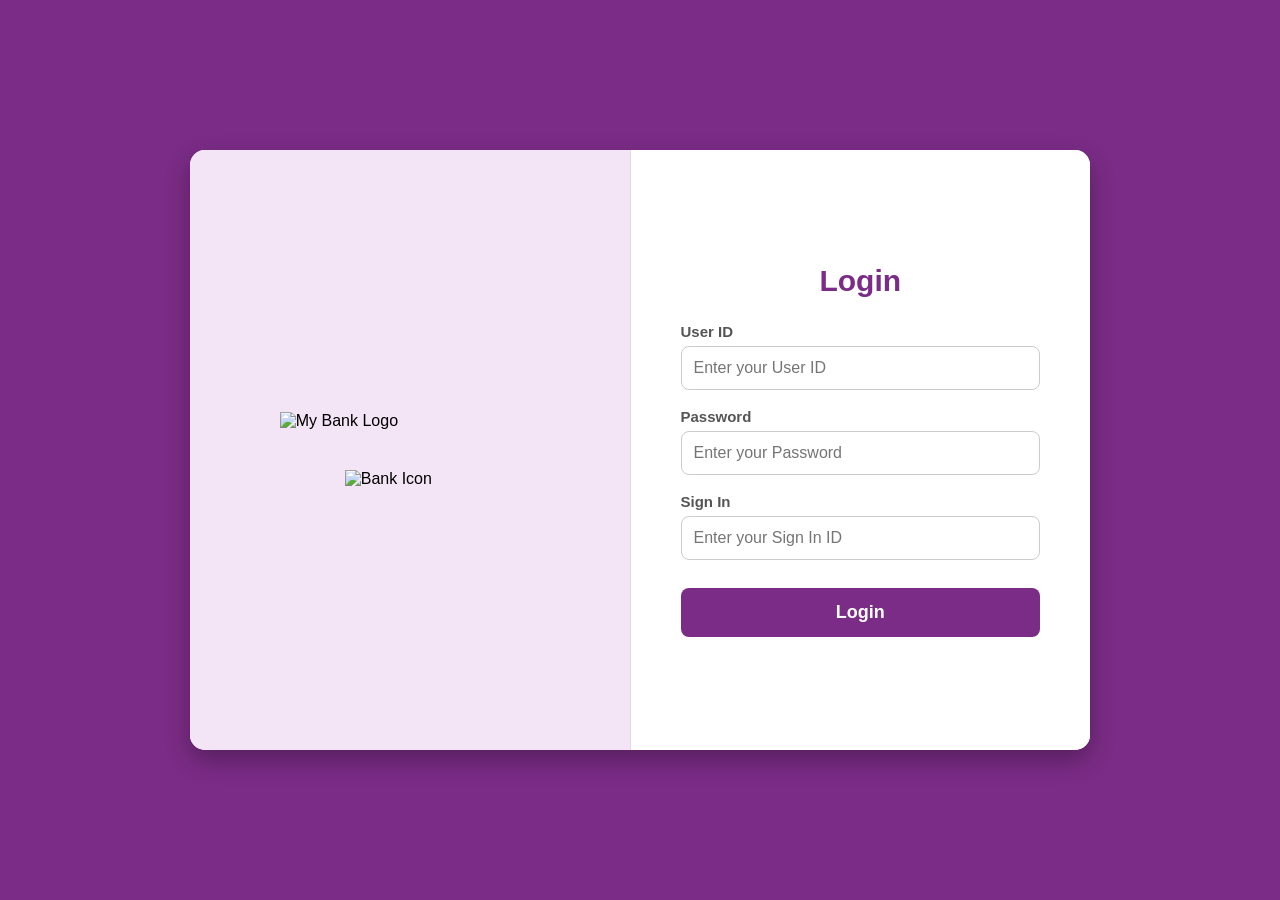
==== index.html @ 89d77f09 "qqq" ====
<!DOCTYPE html>
<html lang="en">
<head>
    <meta charset="UTF-8">
    <meta name="viewport" content="width=device-width, initial-scale=1.0">
    <title>My Bank - Login</title>
    <link rel="stylesheet" href="style.css">
</head>
<body>

    <div class="login-container">
        
        <!-- Left Side: Logos -->
        <div class="left-side">
            <!-- Unga first image (Text Logo) -->
            <img src="images/mybank-text.png" alt="My Bank Logo" class="text-logo">
            
            <!-- Unga second image (Bank Icon) -->
            <img src="images/mybank-icon.png" alt="Bank Icon" class="bank-icon">
        </div>

        <!-- Right Side: Login Form -->
        <div class="right-side">
            <h2>Login</h2>
            <form>
                <!-- User ID Field -->
                <div class="input-group">
                    <label for="userid">User ID</label>
                    <input type="text" id="userid" placeholder="Enter your User ID" required>
                </div>
                
                <!-- Password Field -->
                <div class="input-group">
                    <label for="password">Password</label>
                    <input type="password" id="password" placeholder="Enter your Password" required>
                </div>

                <!-- Sign In Field (Neenga kekurathu) -->
                <div class="input-group">
                    <label for="signin">Sign In</label>
                    <input type="text" id="signin" placeholder="Enter your Sign In ID" required>
                </div>

                <!-- Login Button -->
                <button type="submit" class="login-btn">Login</button>
            </form>
        </div>

    </div>

</body>
</html>
---- style.css ----
/* Global Reset */
* {
    margin: 0;
    padding: 0;
    box-sizing: border-box;
    font-family: 'Segoe UI', Tahoma, Geneva, Verdana, sans-serif;
}

body {
    background-color: #7b2c86; /* Purple Background */
    height: 100vh;
    display: flex;
    justify-content: center;
    align-items: center;
}

/* Main Container */
.login-container {
    display: flex;
    width: 900px;
    height: 600px; /* Height konjam kooti iruken */
    background-color: white;
    border-radius: 15px;
    box-shadow: 0 10px 25px rgba(0, 0, 0, 0.3);
    overflow: hidden;
}

/* =========================================
   LEFT SIDE (Logo & Icon Section)
   ========================================= */
.left-side {
    flex: 1;
    background-color: #f3e5f5; /* Light purple background */
    display: flex;
    flex-direction: column; /* Vertical-a varum */
    justify-content: center; /* Center la set aagum */
    align-items: center;
    
    /* ⭐ Mukkiyam: Icon kum Text kum naduvula Gap (Space) */
    gap: 40px; 
    
    padding: 40px;
    border-right: 1px solid #ddd;
}

.left-side img {
    max-width: 100%;
    height: auto;
}

/* Text Logo (MY BANK) Size */
.text-logo {
    width: 260px; 
}

/* Bank Icon Size */
.bank-icon {
    width: 130px;
}

/* =========================================
   RIGHT SIDE (Login Form Section)
   ========================================= */
.right-side {
    flex: 1;
    display: flex;
    flex-direction: column;
    justify-content: center;
    padding: 50px;
    background-color: white;
}

.right-side h2 {
    color: #7b2c86;
    margin-bottom: 25px;
    text-align: center;
    font-size: 30px;
}

/* Input Fields */
.input-group {
    margin-bottom: 18px; /* Fields kum naduvula space */
}

.input-group label {
    display: block;
    margin-bottom: 6px;
    color: #555;
    font-weight: 600;
    font-size: 15px;
}

.input-group input {
    width: 100%;
    padding: 12px;
    border: 1px solid #ccc;
    border-radius: 8px;
    font-size: 16px;
    transition: 0.3s;
}

.input-group input:focus {
    border-color: #7b2c86;
    outline: none;
    box-shadow: 0 0 5px rgba(123, 44, 134, 0.3);
}

/* Login Button */
.login-btn {
    width: 100%;
    padding: 14px;
    background-color: #7b2c86;
    color: white;
    border: none;
    border-radius: 8px;
    font-size: 18px;
    font-weight: bold;
    cursor: pointer;
    transition: 0.3s;
    margin-top: 10px;
}

.login-btn:hover {
    background-color: #5e1f66;
}
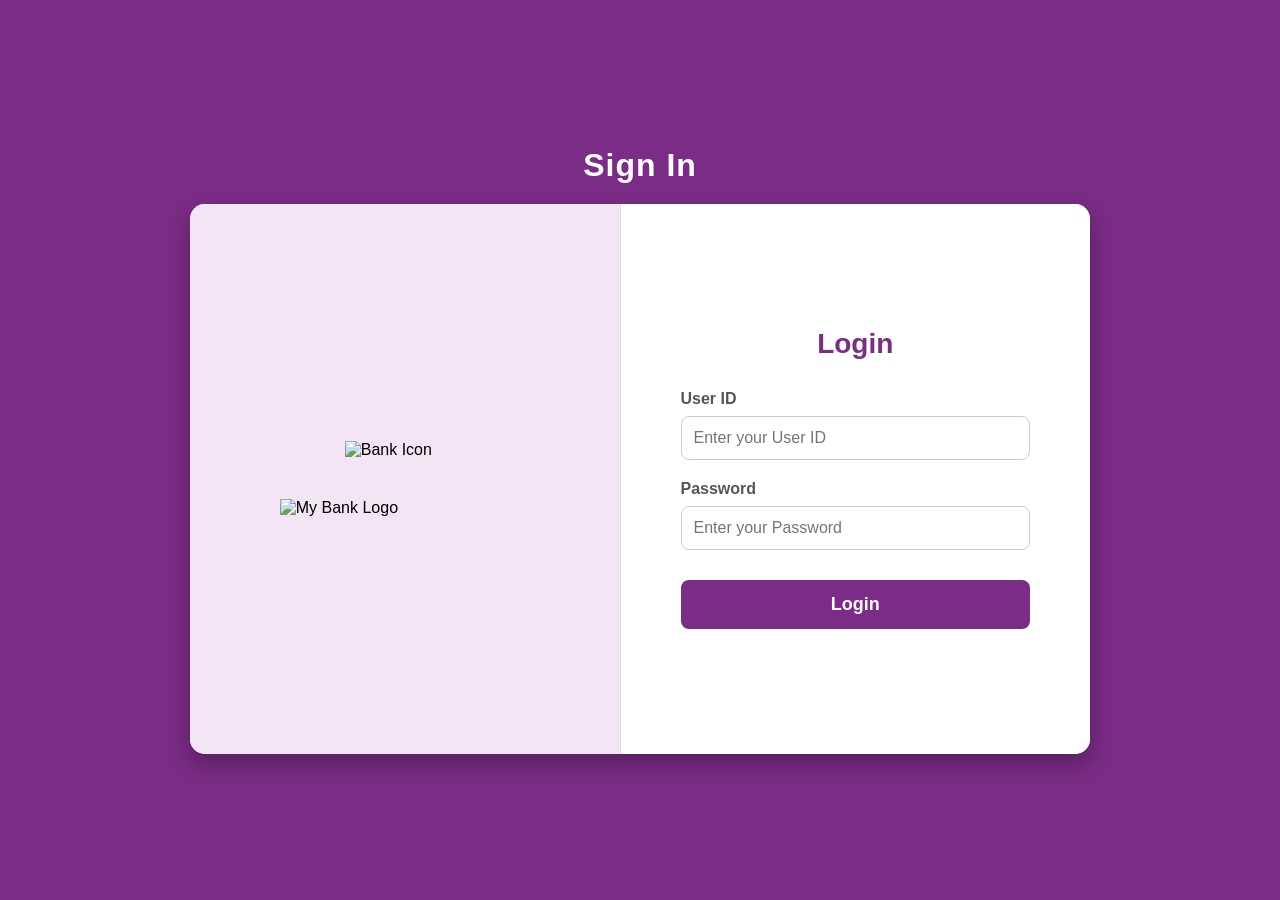
==== commit 114dbbf5: "commit" ====
--- a/index.html
+++ b/index.html
@@ -3,45 +3,39 @@
 <head>
     <meta charset="UTF-8">
     <meta name="viewport" content="width=device-width, initial-scale=1.0">
-    <title>My Bank - Login</title>
+    <title>My Bank - Sign In</title>
+    <!-- CSS file ah link panrom -->
     <link rel="stylesheet" href="style.css">
 </head>
 <body>
+
+    <!-- Mela "Sign In" Heading -->
+    <h1 class="page-title">Sign In</h1>
 
     <div class="login-container">
         
         <!-- Left Side: Logos -->
         <div class="left-side">
-            <!-- Unga first image (Text Logo) -->
+            <!-- Unga rendu image-um inga podunga -->
+            <!-- Gap varanum na, images-ku separate class kuduthuruken -->
+            <img src="images/mybank-icon.png" alt="Bank Icon" class="bank-icon">
             <img src="images/mybank-text.png" alt="My Bank Logo" class="text-logo">
-            
-            <!-- Unga second image (Bank Icon) -->
-            <img src="images/mybank-icon.png" alt="Bank Icon" class="bank-icon">
         </div>
 
         <!-- Right Side: Login Form -->
         <div class="right-side">
             <h2>Login</h2>
             <form>
-                <!-- User ID Field -->
                 <div class="input-group">
                     <label for="userid">User ID</label>
                     <input type="text" id="userid" placeholder="Enter your User ID" required>
                 </div>
                 
-                <!-- Password Field -->
                 <div class="input-group">
                     <label for="password">Password</label>
                     <input type="password" id="password" placeholder="Enter your Password" required>
                 </div>
 
-                <!-- Sign In Field (Neenga kekurathu) -->
-                <div class="input-group">
-                    <label for="signin">Sign In</label>
-                    <input type="text" id="signin" placeholder="Enter your Sign In ID" required>
-                </div>
-
-                <!-- Login Button -->
                 <button type="submit" class="login-btn">Login</button>
             </form>
         </div>
--- a/style.css
+++ b/style.css
@@ -7,87 +7,91 @@
 }
 
 body {
-    background-color: #7b2c86; /* Purple Background */
+    /* Purple background color */
+    background-color: #7b2c86; 
     height: 100vh;
     display: flex;
+    flex-direction: column; /* Mela heading irukka */
     justify-content: center;
     align-items: center;
 }
 
-/* Main Container */
+/* Mela "Sign In" Title */
+.page-title {
+    color: white;
+    font-size: 32px;
+    margin-bottom: 20px; /* Login box-ku mela space */
+    text-align: center;
+    letter-spacing: 1px;
+}
+
+/* Main Container Box */
 .login-container {
     display: flex;
     width: 900px;
-    height: 600px; /* Height konjam kooti iruken */
+    height: 550px;
     background-color: white;
     border-radius: 15px;
     box-shadow: 0 10px 25px rgba(0, 0, 0, 0.3);
     overflow: hidden;
 }
 
-/* =========================================
-   LEFT SIDE (Logo & Icon Section)
-   ========================================= */
+/* Left Side - Logos Area */
 .left-side {
     flex: 1;
-    background-color: #f3e5f5; /* Light purple background */
+    background-color: #f3e5f5; /* Light purple tint */
     display: flex;
-    flex-direction: column; /* Vertical-a varum */
-    justify-content: center; /* Center la set aagum */
+    flex-direction: column;
+    justify-content: center;
     align-items: center;
-    
-    /* ⭐ Mukkiyam: Icon kum Text kum naduvula Gap (Space) */
-    gap: 40px; 
-    
     padding: 40px;
     border-right: 1px solid #ddd;
 }
 
+/* Left side la irukura images-ku gap */
 .left-side img {
     max-width: 100%;
-    height: auto;
 }
 
-/* Text Logo (MY BANK) Size */
-.text-logo {
-    width: 260px; 
+.bank-icon {
+    width: 120px;
+    margin-bottom: 40px; /* Icon and Text naduvula gap */
 }
 
-/* Bank Icon Size */
-.bank-icon {
-    width: 130px;
+.text-logo {
+    width: 250px; 
 }
 
-/* =========================================
-   RIGHT SIDE (Login Form Section)
-   ========================================= */
+/* Right Side - Login Form Area */
 .right-side {
     flex: 1;
     display: flex;
     flex-direction: column;
     justify-content: center;
-    padding: 50px;
+    padding: 60px; /* Form-ku nalla padding */
     background-color: white;
 }
 
 .right-side h2 {
     color: #7b2c86;
-    margin-bottom: 25px;
-    text-align: center;
-    font-size: 30px;
+    margin-bottom: 30px;
+    text-align: center; /* Login heading center la */
+    font-size: 28px;
+    font-weight: bold;
 }
 
 /* Input Fields */
 .input-group {
-    margin-bottom: 18px; /* Fields kum naduvula space */
+    margin-bottom: 20px;
+    width: 100%; /* Full width */
 }
 
 .input-group label {
     display: block;
-    margin-bottom: 6px;
+    margin-bottom: 8px;
     color: #555;
     font-weight: 600;
-    font-size: 15px;
+    text-align: left; /* Label left align */
 }
 
 .input-group input {
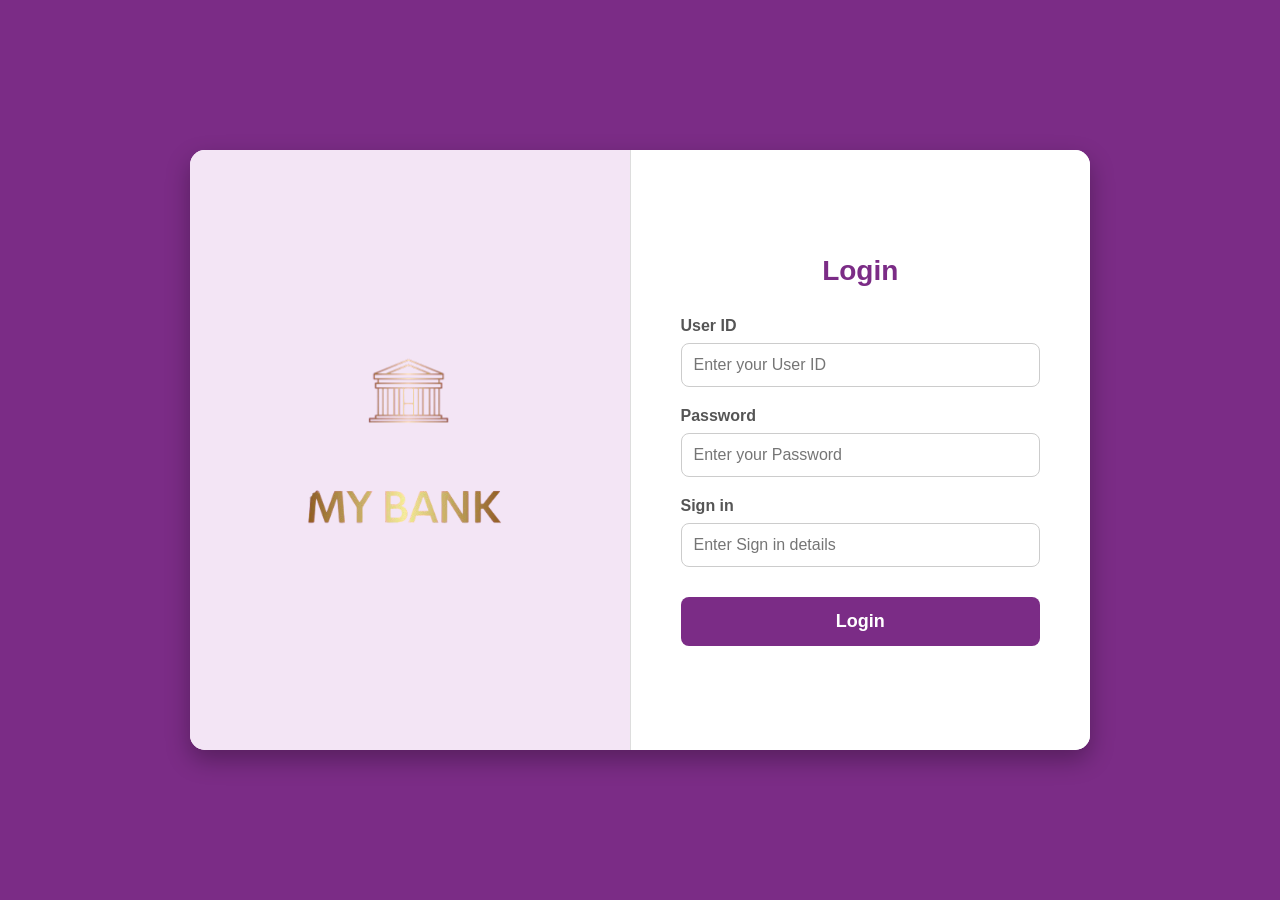
==== commit 2f293789: "commit" ====
--- a/index.html
+++ b/index.html
@@ -3,23 +3,20 @@
 <head>
     <meta charset="UTF-8">
     <meta name="viewport" content="width=device-width, initial-scale=1.0">
-    <title>My Bank - Sign In</title>
-    <!-- CSS file ah link panrom -->
+    <title>My Bank - Login</title>
     <link rel="stylesheet" href="style.css">
 </head>
 <body>
-
-    <!-- Mela "Sign In" Heading -->
-    <h1 class="page-title">Sign In</h1>
 
     <div class="login-container">
         
         <!-- Left Side: Logos -->
         <div class="left-side">
-            <!-- Unga rendu image-um inga podunga -->
-            <!-- Gap varanum na, images-ku separate class kuduthuruken -->
-            <img src="images/mybank-icon.png" alt="Bank Icon" class="bank-icon">
-            <img src="images/mybank-text.png" alt="My Bank Logo" class="text-logo">
+            <!-- Rendu image-um otti otti iruka class kuduthuruken -->
+            <div class="logo-group">
+                <img src="mybank-icon.png" alt="Bank Icon" class="bank-icon">
+                <img src="mybank-text.png" alt="My Bank Logo" class="text-logo">
+            </div>
         </div>
 
         <!-- Right Side: Login Form -->
@@ -36,6 +33,12 @@
                     <input type="password" id="password" placeholder="Enter your Password" required>
                 </div>
 
+                <!-- Puthusa Sign in field add panniten -->
+                <div class="input-group">
+                    <label for="signin">Sign in</label>
+                    <input type="text" id="signin" placeholder="Enter Sign in details" required>
+                </div>
+
                 <button type="submit" class="login-btn">Login</button>
             </form>
         </div>
--- a/style.css
+++ b/style.css
@@ -11,25 +11,15 @@
     background-color: #7b2c86; 
     height: 100vh;
     display: flex;
-    flex-direction: column; /* Mela heading irukka */
     justify-content: center;
     align-items: center;
-}
-
-/* Mela "Sign In" Title */
-.page-title {
-    color: white;
-    font-size: 32px;
-    margin-bottom: 20px; /* Login box-ku mela space */
-    text-align: center;
-    letter-spacing: 1px;
 }
 
 /* Main Container Box */
 .login-container {
     display: flex;
     width: 900px;
-    height: 550px;
+    height: 600px; /* Height konjam kootiruken, Sign in field ku space venum */
     background-color: white;
     border-radius: 15px;
     box-shadow: 0 10px 25px rgba(0, 0, 0, 0.3);
@@ -39,27 +29,30 @@
 /* Left Side - Logos Area */
 .left-side {
     flex: 1;
-    background-color: #f3e5f5; /* Light purple tint */
+    background-color: #f3e5f5; 
     display: flex;
-    flex-direction: column;
     justify-content: center;
     align-items: center;
     padding: 40px;
     border-right: 1px solid #ddd;
 }
 
-/* Left side la irukura images-ku gap */
-.left-side img {
-    max-width: 100%;
+/* Ithu thaan Icon and Text-a otti otti vaika help pannum */
+.logo-group {
+    display: flex;
+    flex-direction: column; /* Nera keezha vaika */
+    align-items: center;    /* Center la vaika */
+    gap: 5px;              /* Rendu image-um otti otti iruka (space kammiya) */
 }
 
-.bank-icon {
-    width: 120px;
-    margin-bottom: 40px; /* Icon and Text naduvula gap */
+/* Text Logo Image size control */
+.text-logo {
+    width: 250px; 
 }
 
-.text-logo {
-    width: 250px; 
+/* Bank Icon Image size control */
+.bank-icon {
+    width: 100px;
 }
 
 /* Right Side - Login Form Area */
@@ -68,22 +61,20 @@
     display: flex;
     flex-direction: column;
     justify-content: center;
-    padding: 60px; /* Form-ku nalla padding */
+    padding: 50px;
     background-color: white;
 }
 
 .right-side h2 {
     color: #7b2c86;
     margin-bottom: 30px;
-    text-align: center; /* Login heading center la */
+    text-align: center;
     font-size: 28px;
-    font-weight: bold;
 }
 
 /* Input Fields */
 .input-group {
     margin-bottom: 20px;
-    width: 100%; /* Full width */
 }
 
 .input-group label {
@@ -91,7 +82,6 @@
     margin-bottom: 8px;
     color: #555;
     font-weight: 600;
-    text-align: left; /* Label left align */
 }
 
 .input-group input {
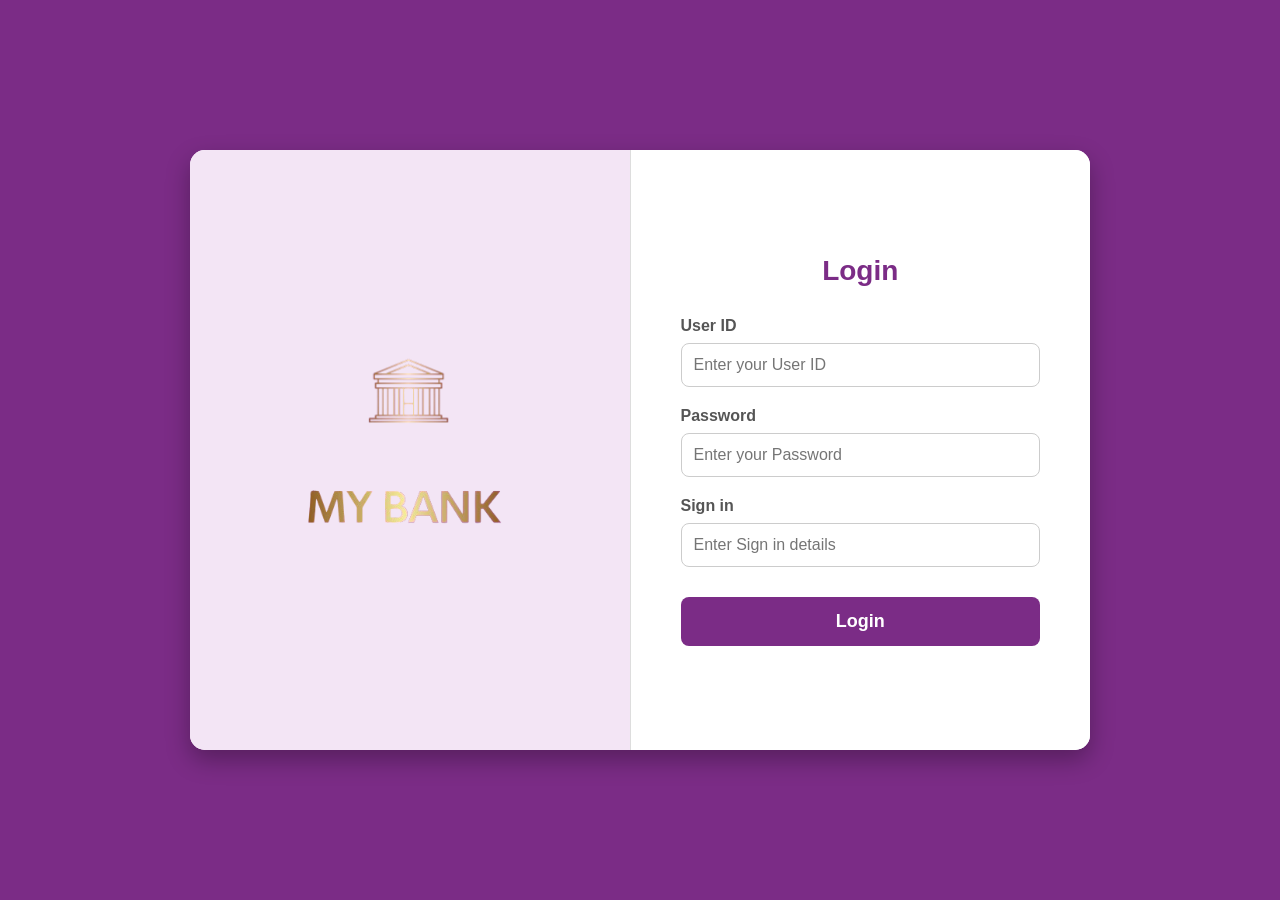
==== commit d3654277: "aa" ====
--- a/index.html
+++ b/index.html
@@ -14,8 +14,8 @@
         <div class="left-side">
             <!-- Rendu image-um otti otti iruka class kuduthuruken -->
             <div class="logo-group">
-                <img src="mybank-icon.png" alt="Bank Icon" class="bank-icon">
-                <img src="mybank-text.png" alt="My Bank Logo" class="text-logo">
+                <img src="mybankicon.png" alt="Bank Icon" class="bank-icon">
+                <img src="mybanktext.png" alt="My Bank Logo" class="text-logo">
             </div>
         </div>
 
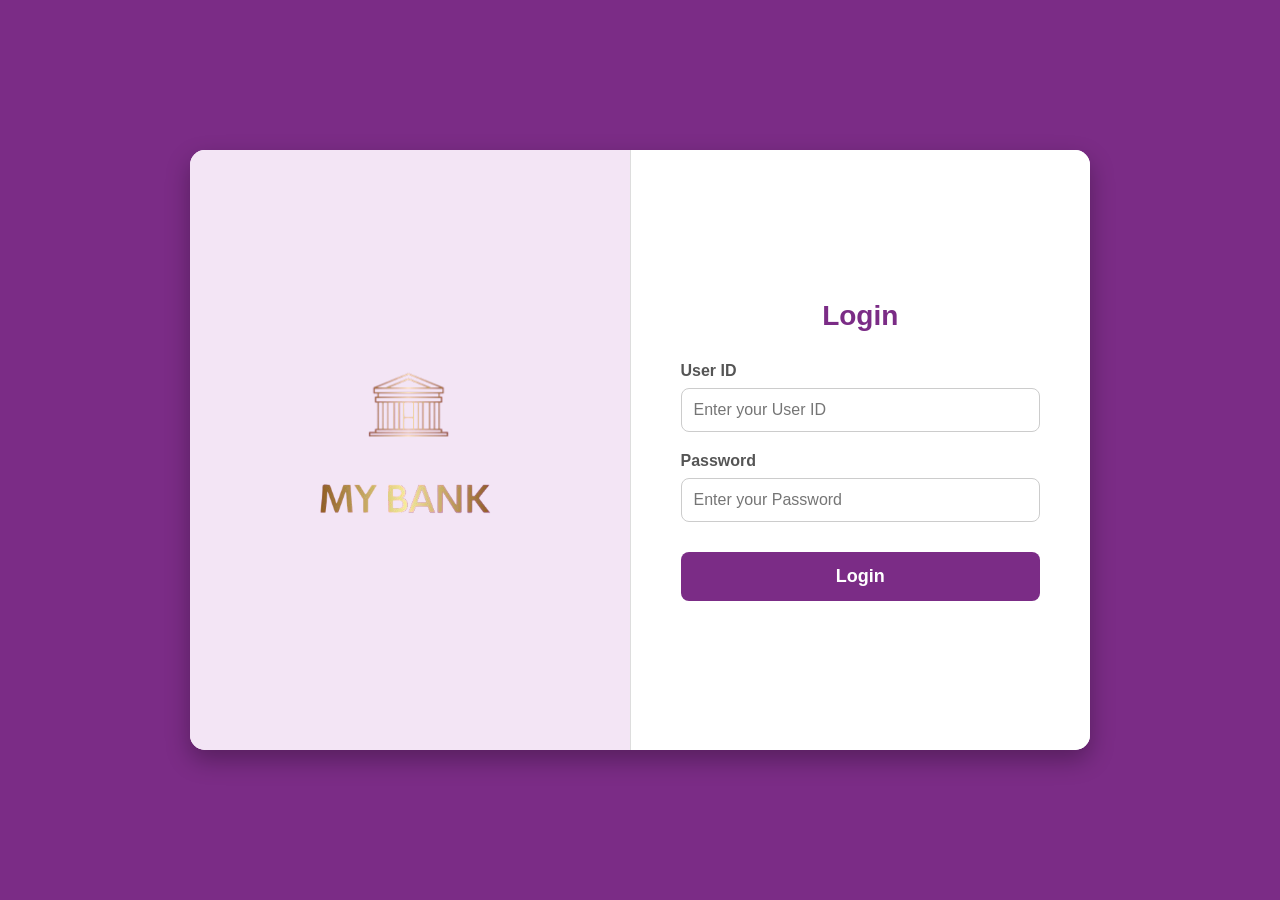
==== commit 09303dbc: "commit" ====
--- a/index.html
+++ b/index.html
@@ -12,7 +12,7 @@
         
         <!-- Left Side: Logos -->
         <div class="left-side">
-            <!-- Rendu image-um otti otti iruka class kuduthuruken -->
+            <!-- Icon and Text otti otti iruka -->
             <div class="logo-group">
                 <img src="mybankicon.png" alt="Bank Icon" class="bank-icon">
                 <img src="mybanktext.png" alt="My Bank Logo" class="text-logo">
@@ -33,12 +33,7 @@
                     <input type="password" id="password" placeholder="Enter your Password" required>
                 </div>
 
-                <!-- Puthusa Sign in field add panniten -->
-                <div class="input-group">
-                    <label for="signin">Sign in</label>
-                    <input type="text" id="signin" placeholder="Enter Sign in details" required>
-                </div>
-
+                <!-- Oru Login button mattum irukanum -->
                 <button type="submit" class="login-btn">Login</button>
             </form>
         </div>
--- a/style.css
+++ b/style.css
@@ -7,7 +7,6 @@
 }
 
 body {
-    /* Purple background color */
     background-color: #7b2c86; 
     height: 100vh;
     display: flex;
@@ -19,7 +18,7 @@
 .login-container {
     display: flex;
     width: 900px;
-    height: 600px; /* Height konjam kootiruken, Sign in field ku space venum */
+    height: 600px;
     background-color: white;
     border-radius: 15px;
     box-shadow: 0 10px 25px rgba(0, 0, 0, 0.3);
@@ -37,22 +36,24 @@
     border-right: 1px solid #ddd;
 }
 
-/* Ithu thaan Icon and Text-a otti otti vaika help pannum */
+/* 🔥 Ithu thaan main change: Icon and Text-a otti otti vaika */
 .logo-group {
     display: flex;
-    flex-direction: column; /* Nera keezha vaika */
-    align-items: center;    /* Center la vaika */
-    gap: 5px;              /* Rendu image-um otti otti iruka (space kammiya) */
+    flex-direction: column; 
+    align-items: center;    
+    gap: 0px;               /* Gap illama otti otti vaika */
 }
 
-/* Text Logo Image size control */
+/* Text Logo */
 .text-logo {
-    width: 250px; 
+    width: 220px; 
+    margin-top: -10px;      /* Text-a konjam mela izhuka (icon kita close aaga) */
 }
 
-/* Bank Icon Image size control */
+/* Bank Icon */
 .bank-icon {
     width: 100px;
+    margin-bottom: 0;       /* Icon keezha extra space illama */
 }
 
 /* Right Side - Login Form Area */
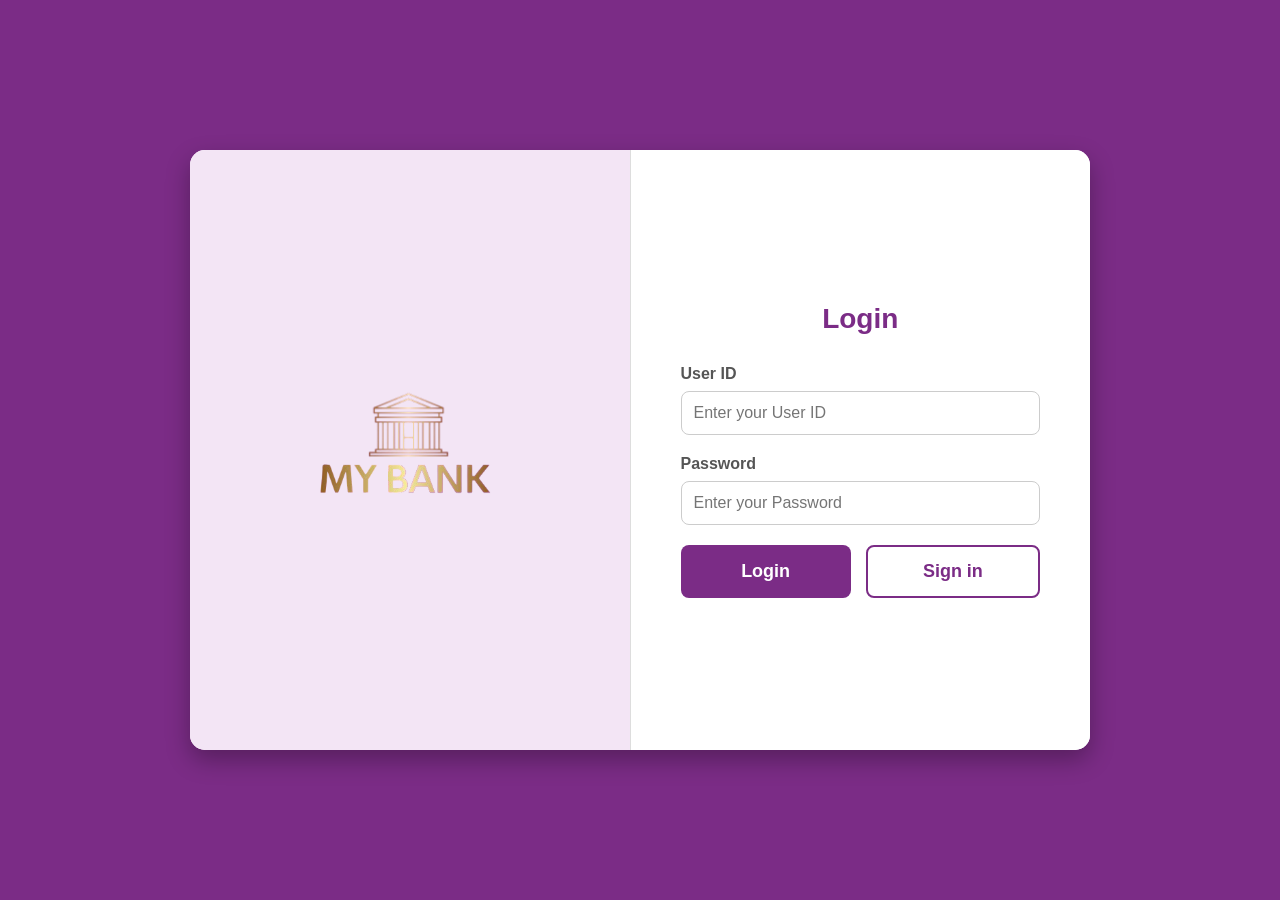
==== commit 560f3a0d: "aa" ====
--- a/index.html
+++ b/index.html
@@ -12,7 +12,6 @@
         
         <!-- Left Side: Logos -->
         <div class="left-side">
-            <!-- Icon and Text otti otti iruka -->
             <div class="logo-group">
                 <img src="mybankicon.png" alt="Bank Icon" class="bank-icon">
                 <img src="mybanktext.png" alt="My Bank Logo" class="text-logo">
@@ -33,8 +32,11 @@
                     <input type="password" id="password" placeholder="Enter your Password" required>
                 </div>
 
-                <!-- Oru Login button mattum irukanum -->
-                <button type="submit" class="login-btn">Login</button>
+                <!-- 🔥 Ithu thaan maathram: Rendu button-um oru div kulla -->
+                <div class="button-group">
+                    <button type="submit" class="login-btn">Login</button>
+                    <button type="button" class="signin-btn">Sign in</button>
+                </div>
             </form>
         </div>
 
--- a/style.css
+++ b/style.css
@@ -36,24 +36,21 @@
     border-right: 1px solid #ddd;
 }
 
-/* 🔥 Ithu thaan main change: Icon and Text-a otti otti vaika */
 .logo-group {
     display: flex;
     flex-direction: column; 
     align-items: center;    
-    gap: 0px;               /* Gap illama otti otti vaika */
+    gap: 0px;               
 }
 
-/* Text Logo */
 .text-logo {
     width: 220px; 
-    margin-top: -10px;      /* Text-a konjam mela izhuka (icon kita close aaga) */
+    margin-top: -50px;      
 }
 
-/* Bank Icon */
 .bank-icon {
     width: 100px;
-    margin-bottom: 0;       /* Icon keezha extra space illama */
+    margin-bottom: 0;       
 }
 
 /* Right Side - Login Form Area */
@@ -100,9 +97,16 @@
     box-shadow: 0 0 5px rgba(123, 44, 134, 0.3);
 }
 
+/* 🔥 Ithu thaan main change: Rendu button-um pakkathula pakkathula vaika */
+.button-group {
+    display: flex;
+    gap: 15px; /* Rendu button-um naduvula space */
+    margin-top: 10px;
+}
+
 /* Login Button */
 .login-btn {
-    width: 100%;
+    flex: 1; /* Rendu button-um equal size-a iruka */
     padding: 14px;
     background-color: #7b2c86;
     color: white;
@@ -112,9 +116,27 @@
     font-weight: bold;
     cursor: pointer;
     transition: 0.3s;
-    margin-top: 10px;
 }
 
 .login-btn:hover {
     background-color: #5e1f66;
+}
+
+/* 🔥 Sign in Button (Puthusa add panniruken) */
+.signin-btn {
+    flex: 1; /* Rendu button-um equal size-a iruka */
+    padding: 14px;
+    background-color: transparent; /* Vellai background */
+    color: #7b2c86; /* Purple text */
+    border: 2px solid #7b2c86; /* Purple border */
+    border-radius: 8px;
+    font-size: 18px;
+    font-weight: bold;
+    cursor: pointer;
+    transition: 0.3s;
+}
+
+.signin-btn:hover {
+    background-color: #7b2c86;
+    color: white;
 }
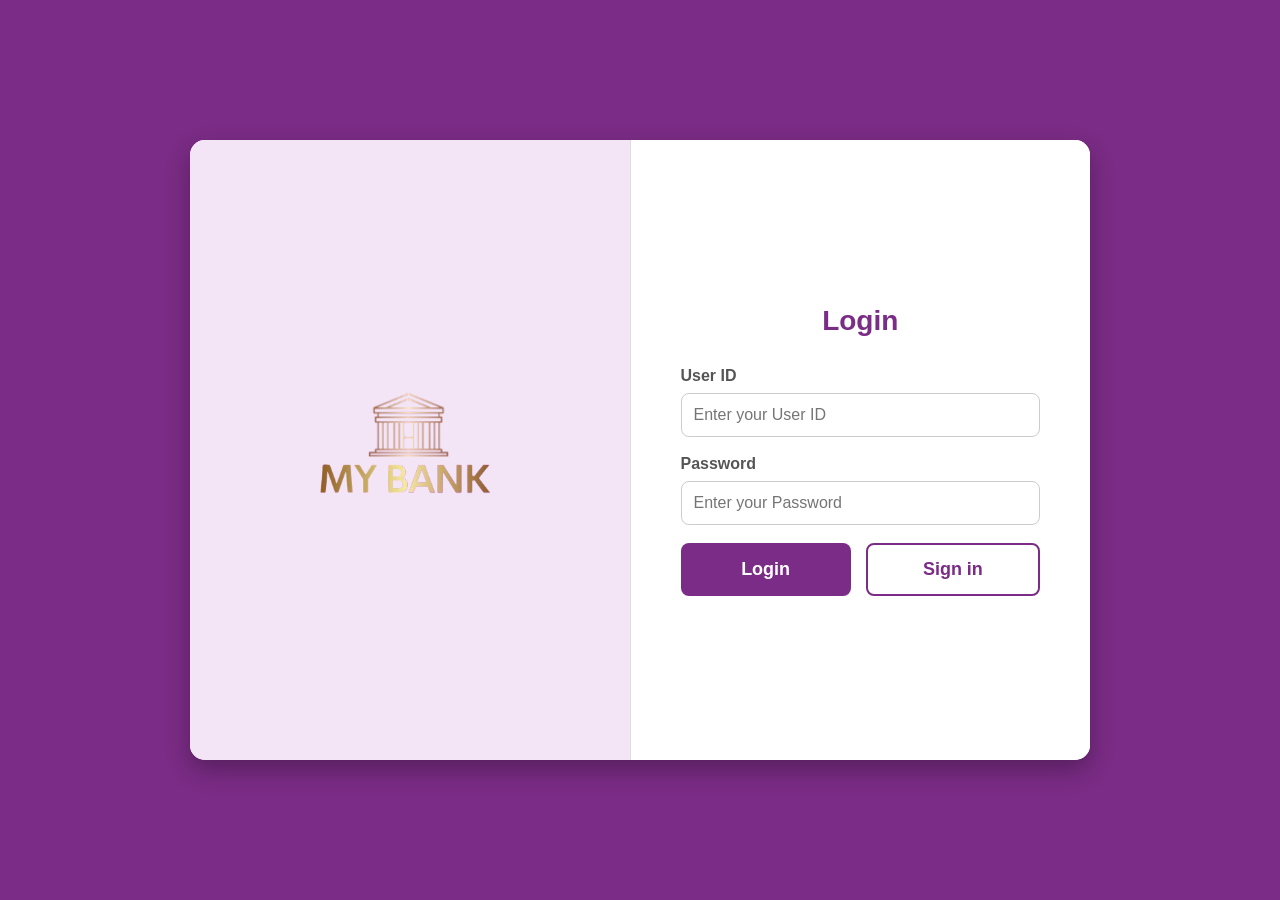
==== commit 316a58d8: "commit" ====
--- a/index.html
+++ b/index.html
@@ -32,10 +32,11 @@
                     <input type="password" id="password" placeholder="Enter your Password" required>
                 </div>
 
-                <!-- 🔥 Ithu thaan maathram: Rendu button-um oru div kulla -->
+                <!-- Rendu button-um -->
                 <div class="button-group">
                     <button type="submit" class="login-btn">Login</button>
-                    <button type="button" class="signin-btn">Sign in</button>
+                    <!-- 🔥 Sign in click panna register.html ku pogum -->
+                    <button type="button" class="signin-btn" onclick="window.location.href='register.html'">Sign in</button>
                 </div>
             </form>
         </div>
--- a/style.css
+++ b/style.css
@@ -18,7 +18,7 @@
 .login-container {
     display: flex;
     width: 900px;
-    height: 600px;
+    height: 620px; /* Konjam height kootiruken, 3 fields ku */
     background-color: white;
     border-radius: 15px;
     box-shadow: 0 10px 25px rgba(0, 0, 0, 0.3);
@@ -53,7 +53,7 @@
     margin-bottom: 0;       
 }
 
-/* Right Side - Login Form Area */
+/* Right Side - Form Area */
 .right-side {
     flex: 1;
     display: flex;
@@ -72,7 +72,7 @@
 
 /* Input Fields */
 .input-group {
-    margin-bottom: 20px;
+    margin-bottom: 18px; /* Konjam kammi panniruken */
 }
 
 .input-group label {
@@ -97,16 +97,16 @@
     box-shadow: 0 0 5px rgba(123, 44, 134, 0.3);
 }
 
-/* 🔥 Ithu thaan main change: Rendu button-um pakkathula pakkathula vaika */
+/* Button Group */
 .button-group {
     display: flex;
-    gap: 15px; /* Rendu button-um naduvula space */
+    gap: 15px;
     margin-top: 10px;
 }
 
-/* Login Button */
+/* Login / Submit Button */
 .login-btn {
-    flex: 1; /* Rendu button-um equal size-a iruka */
+    flex: 1;
     padding: 14px;
     background-color: #7b2c86;
     color: white;
@@ -122,13 +122,13 @@
     background-color: #5e1f66;
 }
 
-/* 🔥 Sign in Button (Puthusa add panniruken) */
+/* Sign in / Login (Outline) Button */
 .signin-btn {
-    flex: 1; /* Rendu button-um equal size-a iruka */
+    flex: 1;
     padding: 14px;
-    background-color: transparent; /* Vellai background */
-    color: #7b2c86; /* Purple text */
-    border: 2px solid #7b2c86; /* Purple border */
+    background-color: transparent;
+    color: #7b2c86;
+    border: 2px solid #7b2c86;
     border-radius: 8px;
     font-size: 18px;
     font-weight: bold;
